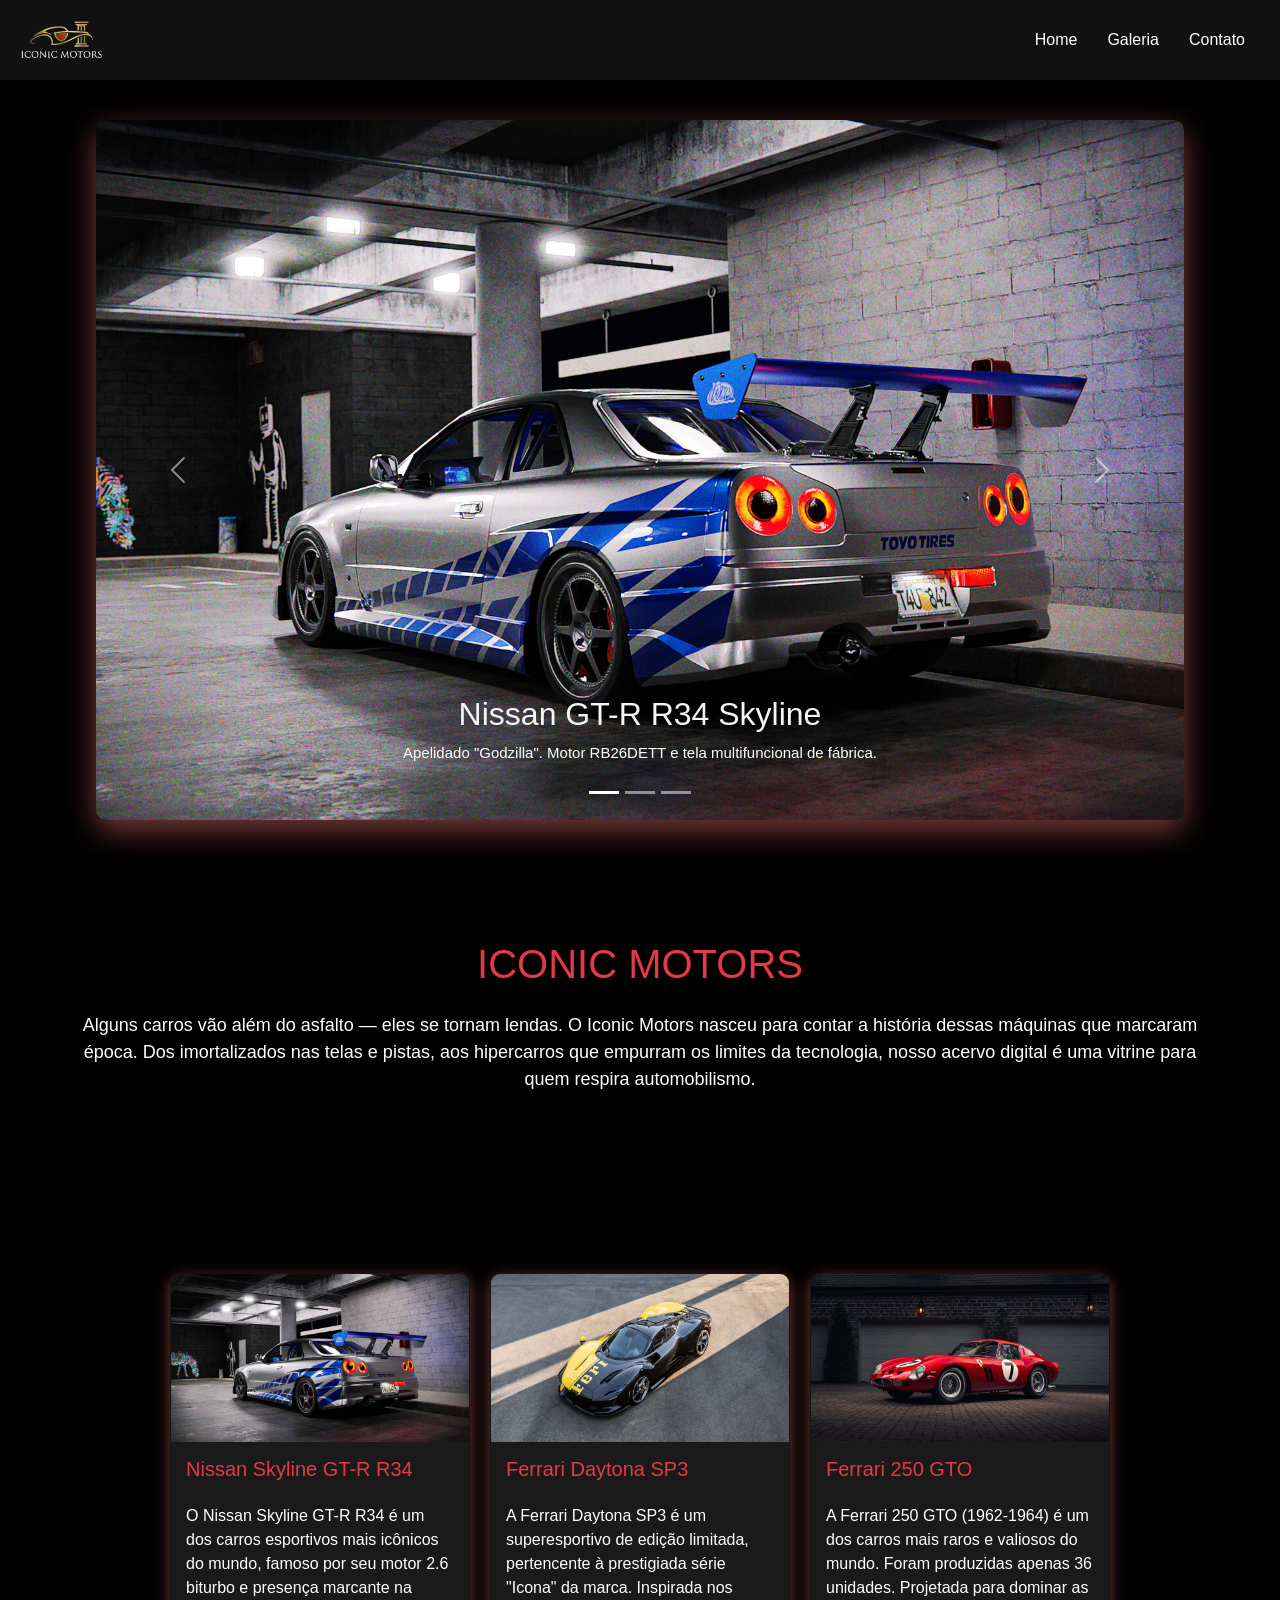
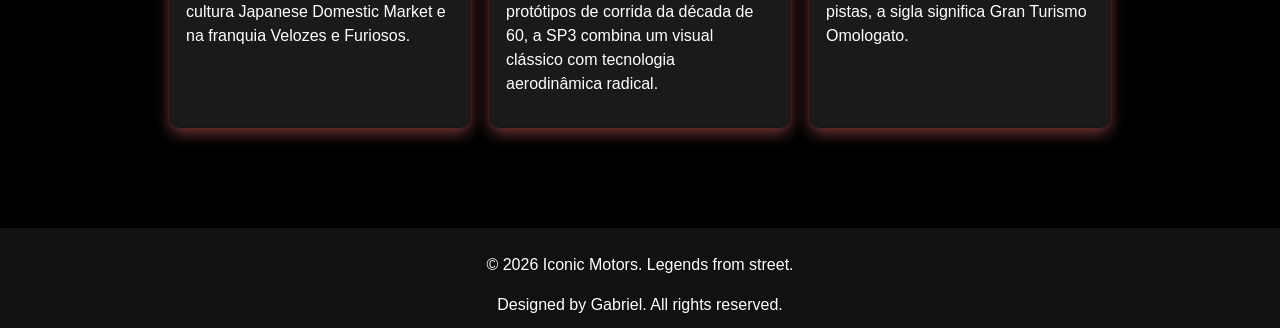
==== Iconic Motors/index.html @ bb03014e "inicio da home" ====
<!DOCTYPE html>
<html lang="pt-br">
<head>
    <meta charset="UTF-8">
    <meta name="viewport" content="width=device-width, initial-scale=1.0">
    <title>Iconic Motors - Home</title>

    <!-- Bootstrap CSS -->
    <link href="https://cdn.jsdelivr.net/npm/bootstrap@5.3.3/dist/css/bootstrap.min.css" rel="stylesheet">

    <!-- CSS próprio -->
    <link rel="stylesheet" href="./css/style.css">
</head>
<body>

    <header>
        <nav class="menu">
            <div id="logo">
                <img src="./img/logo.png" alt="Iconic Motors Logo">
            </div>
            <button class="btn-menu">☰</button>
            <div class="menu-links">
                <a href="index.html">Home</a>
                <a href="galeria.html">Galeria</a>
                <a href="contato.html">Contato</a>
            </div>
        </nav>
    </header>

    <main>
        <section class="hero">
            <!-- Carrossel Bootstrap -->
            <div id="carouselHome" class="carousel slide" data-bs-ride="carousel">

                <div class="carousel-indicators">
                    <button type="button" data-bs-target="#carouselHome" data-bs-slide-to="0" class="active" aria-current="true" aria-label="Slide 1"></button>
                    <button type="button" data-bs-target="#carouselHome" data-bs-slide-to="1" aria-label="Slide 2"></button>
                    <button type="button" data-bs-target="#carouselHome" data-bs-slide-to="2" aria-label="Slide 3"></button>
                </div>

                <div class="carousel-inner">

                    <div class="carousel-item active">
                        <img src="./img/corrossel/gtr-R34 skyline.jpg" class="d-block w-100" alt="Carro 1">
                        <div class="carousel-caption d-none d-md-block">
                            <h2>Nissan GT-R R34 Skyline</h2>
                            <p>Apelidado "Godzilla". Motor RB26DETT e tela multifuncional de fábrica.</p>
                        </div>
                    </div>

                    <div class="carousel-item">
                        <img src="./img/corrossel/ferrari-daytona-sp3-599-1-2.jpg" class="d-block w-100" alt="Carro 2">
                        <div class="carousel-caption d-none d-md-block">
                            <h2>Ferrari Daytona SP3</h2>
                            <p>Design retrô inspirado nos anos 60. Motor V12 naturalmente aspirado.</p>
                        </div>
                    </div>

                    <div class="carousel-item">
                        <img src="./img/corrossel/1962-ferrari-250-gto-auction.jpg" class="d-block w-100" alt="Carro 3">
                        <div class="carousel-caption d-none d-md-block">
                            <h2>Ferrari 250 GTO</h2>
                            <p>O carro mais caro do mundo (US$ 70 milhões em leilão). Apenas 36 unidades fabricadas.</p>
                        </div>
                    </div>

                </div>

                <button class="carousel-control-prev" type="button" data-bs-target="#carouselHome" data-bs-slide="prev">
                    <span class="carousel-control-prev-icon" aria-hidden="true"></span>
                    <span class="visually-hidden">Previous</span>
                </button>

                <button class="carousel-control-next" type="button" data-bs-target="#carouselHome" data-bs-slide="next">
                    <span class="carousel-control-next-icon" aria-hidden="true"></span>
                    <span class="visually-hidden">Next</span>
                </button>

            </div>
        </section>

        <section class="apresentacao">
            <!-- Apresentação do tema -->
            <div class="apresentacao container">
                <h1 class="text-center mb-4">ICONIC MOTORS</h1>
                <p>Alguns carros vão além do asfalto — eles se tornam lendas. O Iconic Motors nasceu para contar a história dessas máquinas que marcaram época. Dos imortalizados nas telas e pistas, aos hipercarros que empurram os limites da tecnologia, nosso acervo digital é uma vitrine para quem respira automobilismo.</p>
            </div>
        </section>

        <section class="destaques">
            <!-- Cards principais -->
            <div class="card">
                <img src="./img/corrossel/gtr-R34 skyline.jpg" alt="Skyline R34">
                <h3>Nissan Skyline GT-R R34</h3>
                <p>O Nissan Skyline GT-R R34 é um dos carros esportivos mais icônicos do mundo, famoso por seu motor 2.6 biturbo e presença marcante na cultura Japanese Domestic Market e na franquia Velozes e Furiosos.</p>
                
            </div>

            <div class="card">
                <img src="./img/corrossel/ferrari-daytona-sp3-599-1-2.jpg" alt="Ferrari Daytona SP3">
                <h3>Ferrari Daytona SP3</h3>
                <p>A Ferrari Daytona SP3 é um superesportivo de edição limitada, pertencente à prestigiada série "Icona" da marca. Inspirada nos protótipos de corrida da década de 60, a SP3 combina um visual clássico com tecnologia aerodinâmica radical.</p>
                
            </div>

            <div class="card">
                <img src="./img/corrossel/1962-ferrari-250-gto-auction.jpg" alt="Ferrari 250 GTO">
                <h3>Ferrari 250 GTO</h3>
                <p>A Ferrari 250 GTO (1962-1964) é um dos carros mais raros e valiosos do mundo. Foram produzidas apenas 36 unidades. Projetada para dominar as pistas, a sigla significa Gran Turismo Omologato.</p>

        </section>
    </main>

    <footer class="footer">
        <p>© 2026 Iconic Motors. Legends from street.</p>
        <p>Designed by Gabriel. All rights reserved.</p>
    </footer>
    </footer>

    <!-- Bootstrap JS -->
    <script src="https://cdn.jsdelivr.net/npm/bootstrap@5.3.3/dist/js/bootstrap.bundle.min.js"></script>

    <!-- JS próprio -->
    <script src="./js/script.js"></script>
</body>
</html>
---- Iconic Motors/css/style.css ----
:root {
    --bg-principal: #000000;
    --bg-secundario: #111111;
    --bg-cards: #1A1A1A;
    --texto-principal: #FFFFFF;
    --texto-secundario: #888888;
    --destaque: #E63946;
    --destaque-claro: #FF6B6B;
}

main {
    margin: 0;
    padding: 0;
    font-family: 'Montserrat', sans-serif;
    display: flex;
    flex-direction: column;
    min-height: 100vh;
}

body {
    background-color: var(--bg-principal);
}

h1 {
    color: var(--destaque);
}

img {
    max-width: 100%;
    height: auto;
}

p {
    color: var(--texto-principal);
}

a {
    text-decoration: none;
    color: inherit;
}

.menu {
    background-color: var(--bg-secundario);
    padding: 20px;
    display: flex;
    justify-content: space-between;
    align-items: center;
}

.menu a {
    color: var(--texto-principal);
    text-decoration: none;
    margin-right: 15px;
    font-family: 'Montserrat', sans-serif;
    font-size: 16px;
}

.menu a:hover {
    color: var(--destaque-claro);
}


#logo img {
    height: 40px;
    width: auto;
    justify-content: flex-start;
}

.menu-links {
    display: flex;
    gap: 15px;
    justify-content: flex-end;
}

.btn-menu {
    display: none;
    flex-direction: column;
    cursor: pointer;
}

.footer {
    background-color: var(--bg-secundario);
    color: var(--texto-principal);
    text-align: center;
    font-family: 'Montserrat', sans-serif;
    height: 100px;
    padding: 25px 15px;
}

.carousel {
    max-width: 1900px;
    width: 85%;
    margin: 40px auto;
    border-radius: 10px;
    overflow: hidden;
    box-shadow: 0 10px 30px rgb(121, 57, 57);
}

.carousel .carousel-item img {
    height: 700px;        
    object-fit: cover;    
}

 

.carousel-caption{
    font-family: 'Montserrat', sans-serif;
    font-size: 15px;
    color: #F5F5F5;
    text-align: center;
}

.apresentacao {
    font-family: 'Montserrat', sans-serif;
    font-size: 18px;
    color: var(--texto-principal);
    text-align: center;
    margin: 40px auto;
}

.destaques {
    display: flex;
    flex-wrap: wrap;
    justify-content: center;
    gap: 20px;
    padding: 100px;
}

.destaques .card {
    background-color: var(--bg-cards);
    border-radius: 10px;
    overflow: hidden;
    width: 300px;
    box-shadow: 0 5px 15px rgb(121, 57, 57);
}

.destaques .card h3 {
    font-family: 'Montserrat', sans-serif;
    color: var(--destaque);
    font-size: 20px;
    padding: 15px;
}

.destaques .card p {
    font-family: 'Montserrat', sans-serif;
    color: var(--texto-principal);
    padding: 0 15px 15px;
}
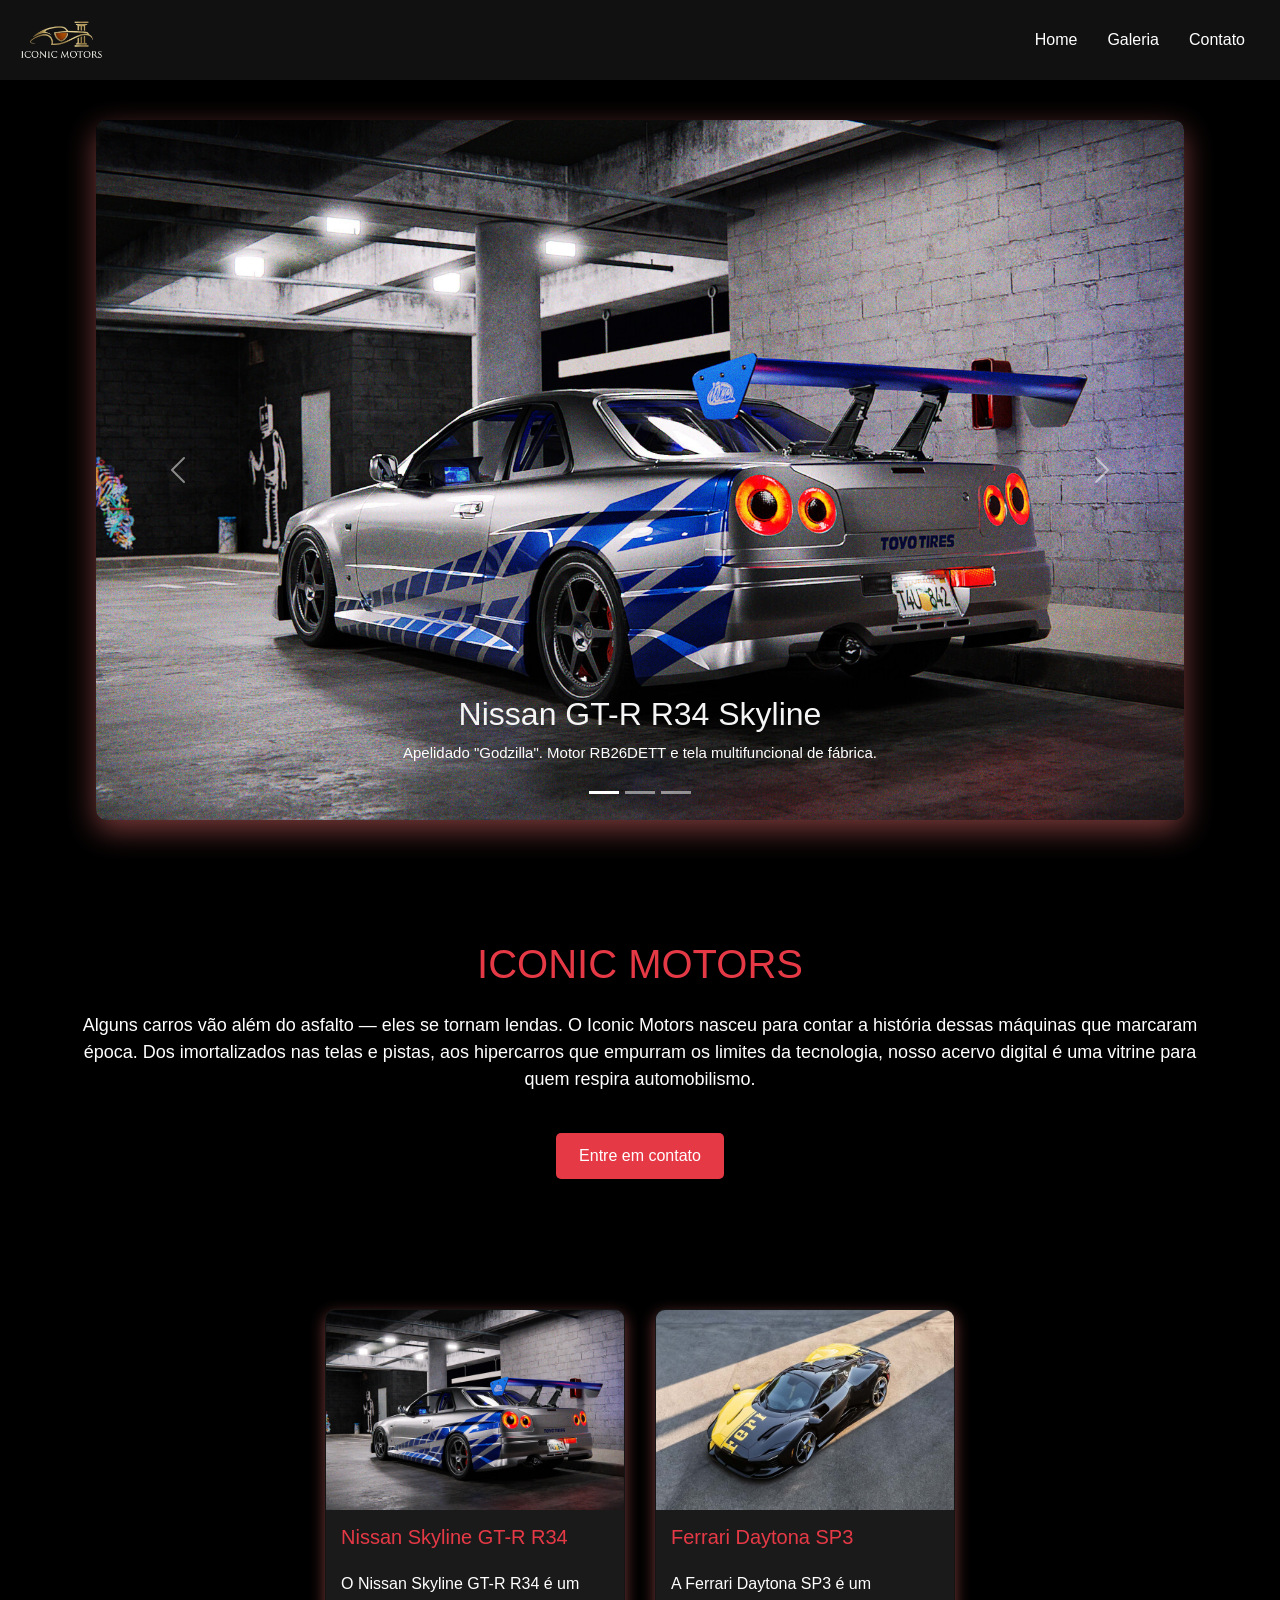
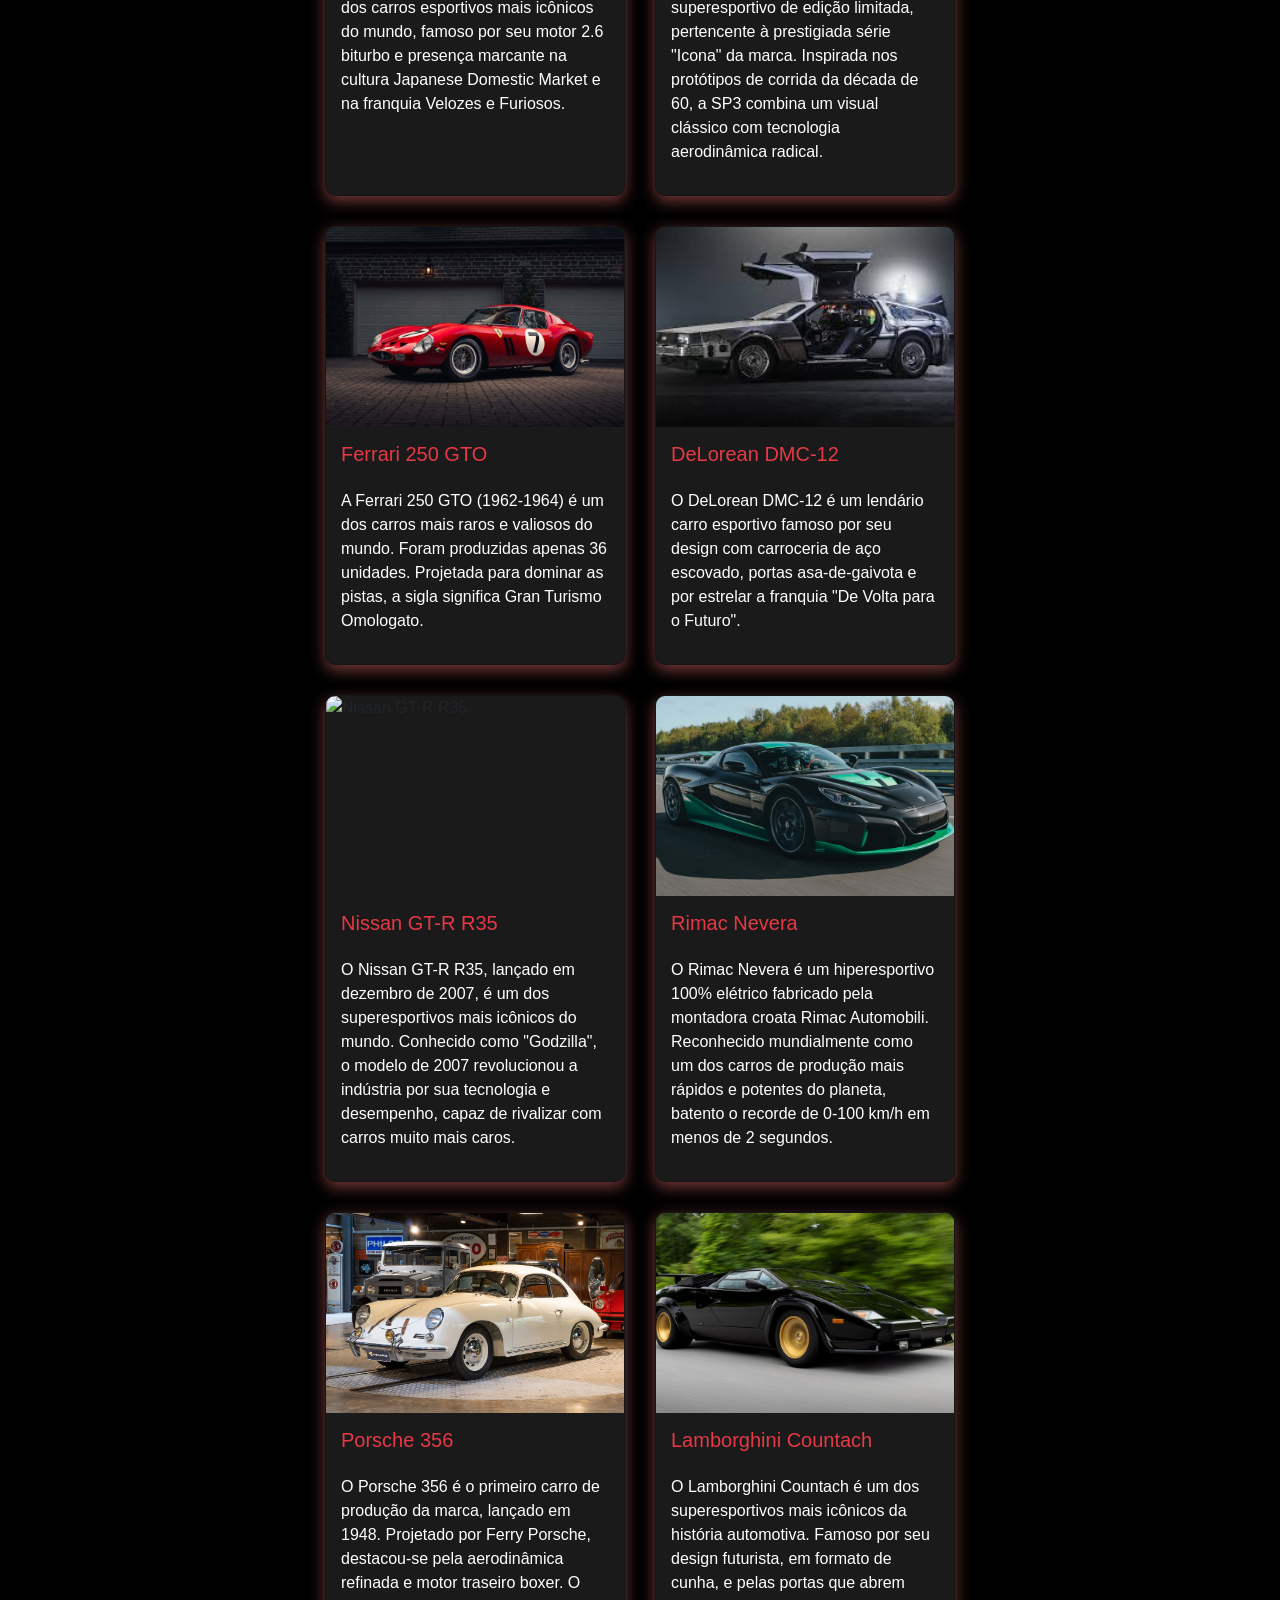
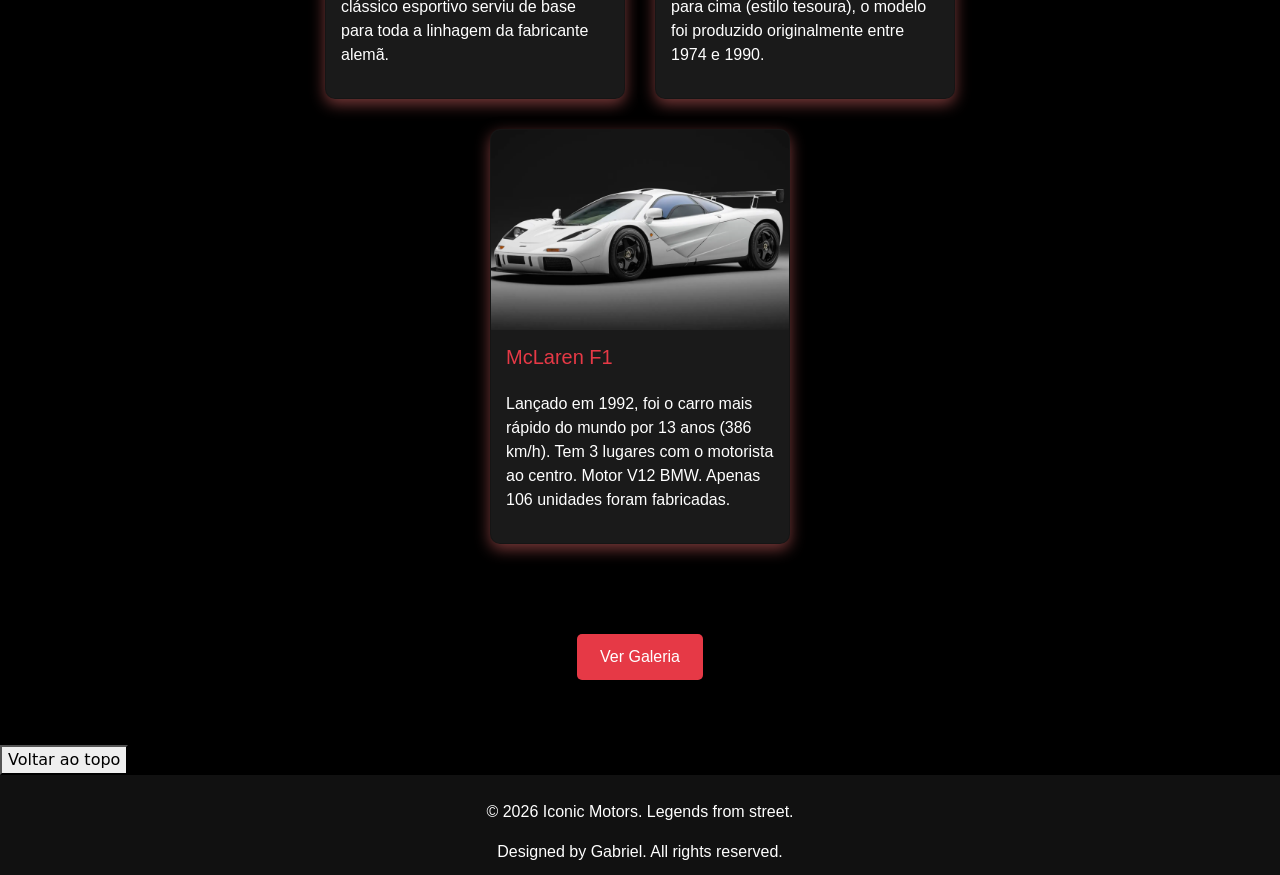
==== commit b29f5b1c: "Adição de cards adicionais, ajustes do css no home" ====
--- a/Iconic Motors/index.html
+++ b/Iconic Motors/index.html
@@ -85,36 +85,88 @@
                 <h1 class="text-center mb-4">ICONIC MOTORS</h1>
                 <p>Alguns carros vão além do asfalto — eles se tornam lendas. O Iconic Motors nasceu para contar a história dessas máquinas que marcaram época. Dos imortalizados nas telas e pistas, aos hipercarros que empurram os limites da tecnologia, nosso acervo digital é uma vitrine para quem respira automobilismo.</p>
             </div>
+
+            <div class="contato apresentacao">
+                <button class="btn btn-primary"><a href="contato.html">Entre em contato</a></button>
+
+            </div>
         </section>
+        
+        <section class="destaques1">
+            <section class="destaques">
+            <!-- Cards principais -->
+                <div class="card">
+                    <img src="./img/corrossel/gtr-R34 skyline.jpg" alt="Skyline R34">
+                    <h3>Nissan Skyline GT-R R34</h3>
+                    <p>O Nissan Skyline GT-R R34 é um dos carros esportivos mais icônicos do mundo, famoso por seu motor 2.6 biturbo e presença marcante na cultura Japanese Domestic Market e na franquia Velozes e Furiosos.</p>
+                
+                </div>
 
-        <section class="destaques">
-            <!-- Cards principais -->
-            <div class="card">
-                <img src="./img/corrossel/gtr-R34 skyline.jpg" alt="Skyline R34">
-                <h3>Nissan Skyline GT-R R34</h3>
-                <p>O Nissan Skyline GT-R R34 é um dos carros esportivos mais icônicos do mundo, famoso por seu motor 2.6 biturbo e presença marcante na cultura Japanese Domestic Market e na franquia Velozes e Furiosos.</p>
+                <div class="card">
+                    <img src="./img/corrossel/ferrari-daytona-sp3-599-1-2.jpg" alt="Ferrari Daytona SP3">
+                    <h3>Ferrari Daytona SP3</h3>
+                    <p>A Ferrari Daytona SP3 é um superesportivo de edição limitada, pertencente à prestigiada série "Icona" da marca. Inspirada nos protótipos de corrida da década de 60, a SP3 combina um visual clássico com tecnologia aerodinâmica radical.</p>
                 
+                </div>
+
+                <div class="card">
+                    <img src="./img/corrossel/1962-ferrari-250-gto-auction.jpg" alt="Ferrari 250 GTO">
+                    <h3>Ferrari 250 GTO</h3>
+                    <p>A Ferrari 250 GTO (1962-1964) é um dos carros mais raros e valiosos do mundo. Foram produzidas apenas 36 unidades. Projetada para dominar as pistas, a sigla significa Gran Turismo Omologato.</p>
+                </div>
+
+                <div class="card">
+                    <img src="./img/cards/images.jpg" alt="DeLorean DMC-12 ">
+                    <h3>DeLorean DMC-12 </h3>
+                    <p>O DeLorean DMC-12 é um lendário carro esportivo famoso por seu design com carroceria de aço escovado, portas asa-de-gaivota e por estrelar a franquia "De Volta para o Futuro".</p>
+                </div>
+
+                <div class="card">
+                    <img src="./img/cards/nissan-gt-r-r35-2007-v0-o8beknfdae3d1.png" alt="Nissan GT-R R35">
+                    <h3>Nissan GT-R R35</h3>
+                    <p>O Nissan GT-R R35, lançado em dezembro de 2007, é um dos superesportivos mais icônicos do mundo. Conhecido como "Godzilla", o modelo de 2007 revolucionou a indústria por sua tecnologia e desempenho, capaz de rivalizar com carros muito mais caros.</p>
+                </div>
+
+                <div class="card">
+                    <img src="./img/cards/rimac-nevera-sets-23-records-at-the-automotive-testing-papenburg-in-germany.jpg" alt="Rimac Nevera">
+                    <h3>Rimac Nevera</h3>
+                    <p>O Rimac Nevera é um hiperesportivo 100% elétrico fabricado pela montadora croata Rimac Automobili. Reconhecido mundialmente como um dos carros de produção mais rápidos e potentes do planeta, batento o recorde de 0-100 km/h em menos de 2 segundos.</p>
+                </div>
+
+                <div class="card">
+                    <img src="./img/cards/1961-Porsche-356-a-venda-the-garage-24.jpg" alt="Porsche 356">
+                    <h3>Porsche 356</h3>
+                    <p>O Porsche 356 é o primeiro carro de produção da marca, lançado em 1948. Projetado por Ferry Porsche, destacou-se pela aerodinâmica refinada e motor traseiro boxer. O clássico esportivo serviu de base para toda a linhagem da fabricante alemã.</p>
+                </div>
+
+                <div class="card">
+                    <img src="./img/cards/1988-lamborghini-countach-5000-qv.jpg" alt="Lamborghini Countach">
+                    <h3>Lamborghini Countach</h3>
+                    <p>O Lamborghini Countach é um dos superesportivos mais icônicos da história automotiva. Famoso por seu design futurista, em formato de cunha, e pelas portas que abrem para cima (estilo tesoura), o modelo foi produzido originalmente entre 1974 e 1990. </p>
+                </div>
+
+                <div class="card">
+                    <img src="./img/cards/mclaren-f1.webp" alt="McLaren F1">
+                    <h3>McLaren F1</h3>
+                    <p>Lançado em 1992, foi o carro mais rápido do mundo por 13 anos (386 km/h). Tem 3 lugares com o motorista ao centro. Motor V12 BMW. Apenas 106     unidades foram fabricadas.</p>
+                </div>
+
+                
+            </section>
+
+            <div class="galeria apresentacao">
+                <button class="btn btn-primary"><a href="./galeria.html">Ver Galeria</a></button>
+
             </div>
-
-            <div class="card">
-                <img src="./img/corrossel/ferrari-daytona-sp3-599-1-2.jpg" alt="Ferrari Daytona SP3">
-                <h3>Ferrari Daytona SP3</h3>
-                <p>A Ferrari Daytona SP3 é um superesportivo de edição limitada, pertencente à prestigiada série "Icona" da marca. Inspirada nos protótipos de corrida da década de 60, a SP3 combina um visual clássico com tecnologia aerodinâmica radical.</p>
-                
-            </div>
-
-            <div class="card">
-                <img src="./img/corrossel/1962-ferrari-250-gto-auction.jpg" alt="Ferrari 250 GTO">
-                <h3>Ferrari 250 GTO</h3>
-                <p>A Ferrari 250 GTO (1962-1964) é um dos carros mais raros e valiosos do mundo. Foram produzidas apenas 36 unidades. Projetada para dominar as pistas, a sigla significa Gran Turismo Omologato.</p>
 
         </section>
     </main>
 
+    <button>Voltar ao topo</button>
+
     <footer class="footer">
         <p>© 2026 Iconic Motors. Legends from street.</p>
         <p>Designed by Gabriel. All rights reserved.</p>
-    </footer>
     </footer>
 
     <!-- Bootstrap JS -->
@@ -122,5 +174,8 @@
 
     <!-- JS próprio -->
     <script src="./js/script.js"></script>
+
+
 </body>
+
 </html>
--- a/Iconic Motors/css/style.css
+++ b/Iconic Motors/css/style.css
@@ -118,12 +118,51 @@
     margin: 40px auto;
 }
 
+.contato-apresentacao {
+    margin-top: 20px;
+    justify-content: center;
+    margin-top: 15px;
+}
+
+.galeria-apresentacao {
+    margin-top: 20px;    
+    justify-content: center;
+}
+
+
+
+.btn {
+    background-color: var(--destaque);
+    color: var(--texto-principal);
+    border: none;
+    font-size: 16px;
+    cursor: pointer;
+    border-radius: 5px;
+    padding: 11px 23px;
+}
+
+.btn:hover {
+    background-color: var(--destaque-claro);
+}
+
 .destaques {
     display: flex;
     flex-wrap: wrap;
     justify-content: center;
-    gap: 20px;
-    padding: 100px;
+    gap: 30px;
+    padding: 50px;
+    margin-left: 250px;    
+    margin-right: 250px;
+}
+
+.destaques1 {
+    margin-bottom: 25px;
+}
+
+.destaques img {
+    width: 100%;
+    height: 200px;
+    object-fit: cover;
 }
 
 .destaques .card {
@@ -149,3 +188,8 @@
 
 
 
+
+
+
+
+
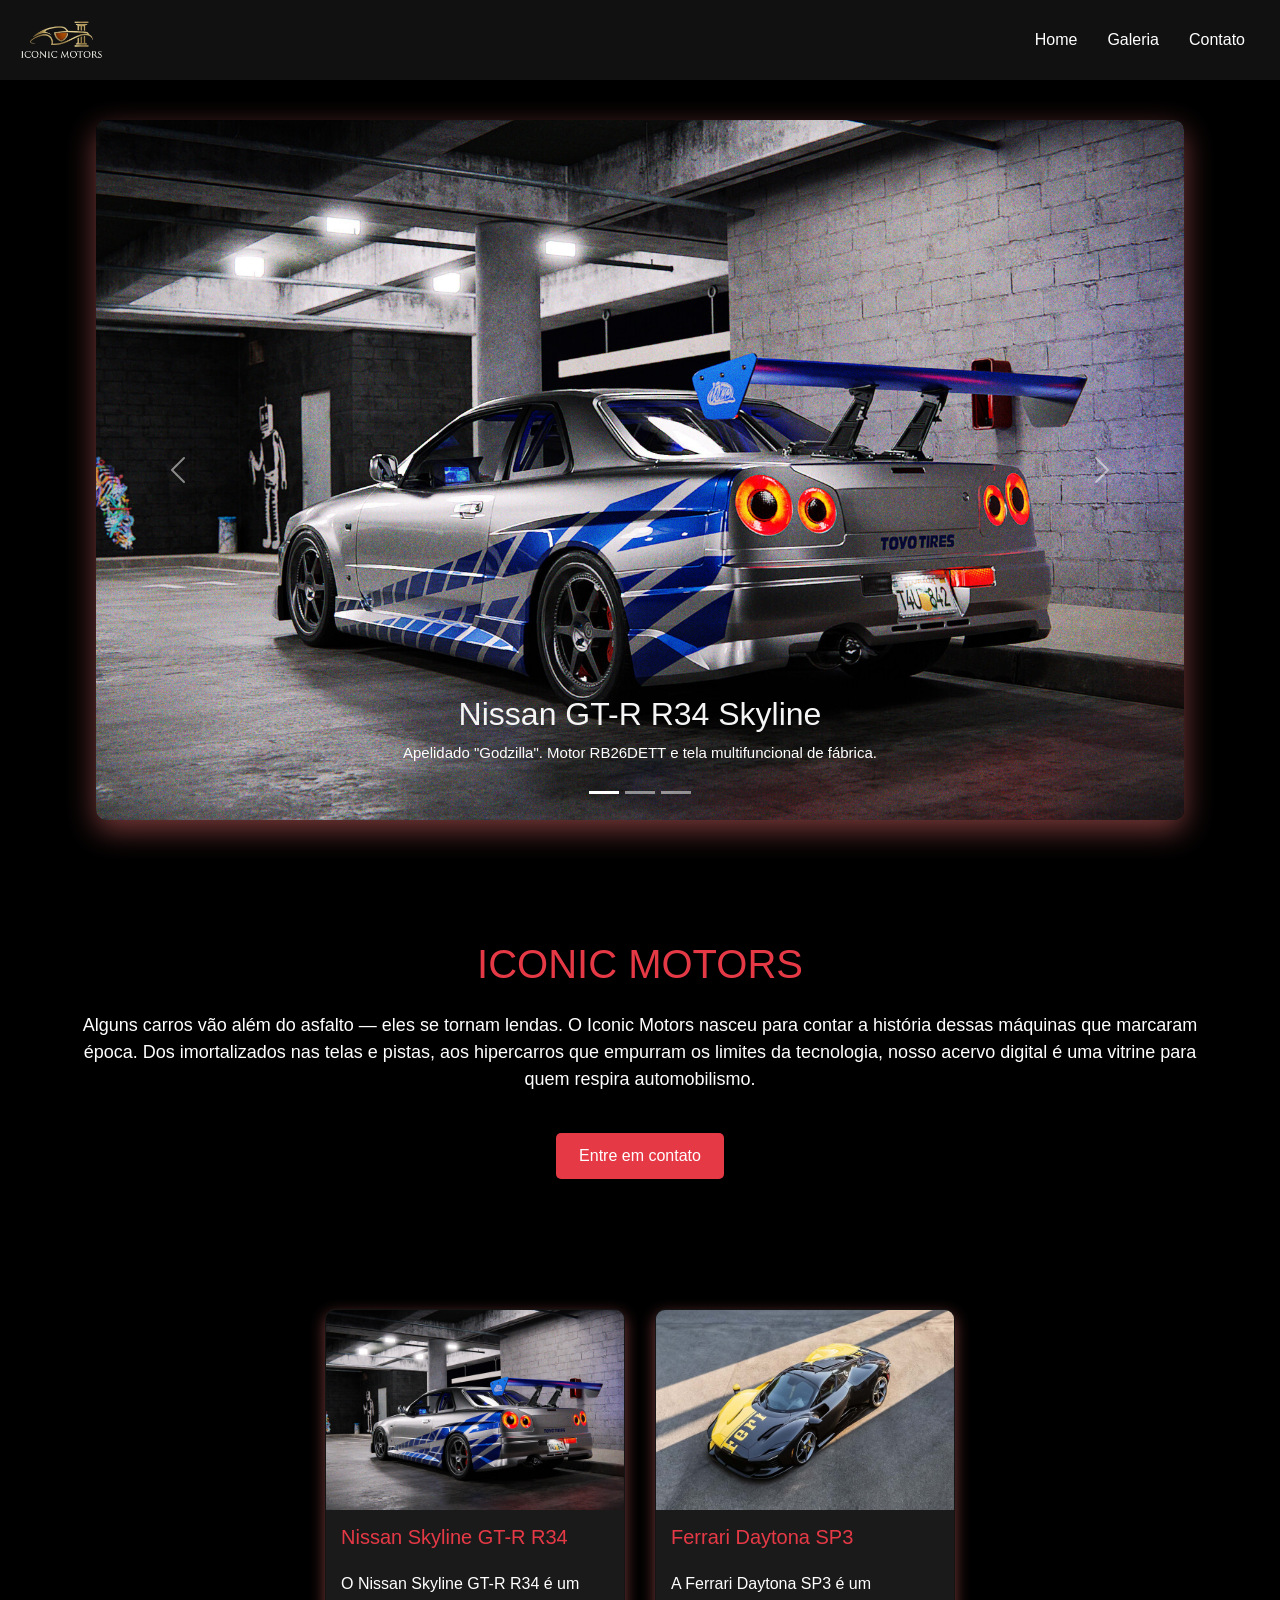
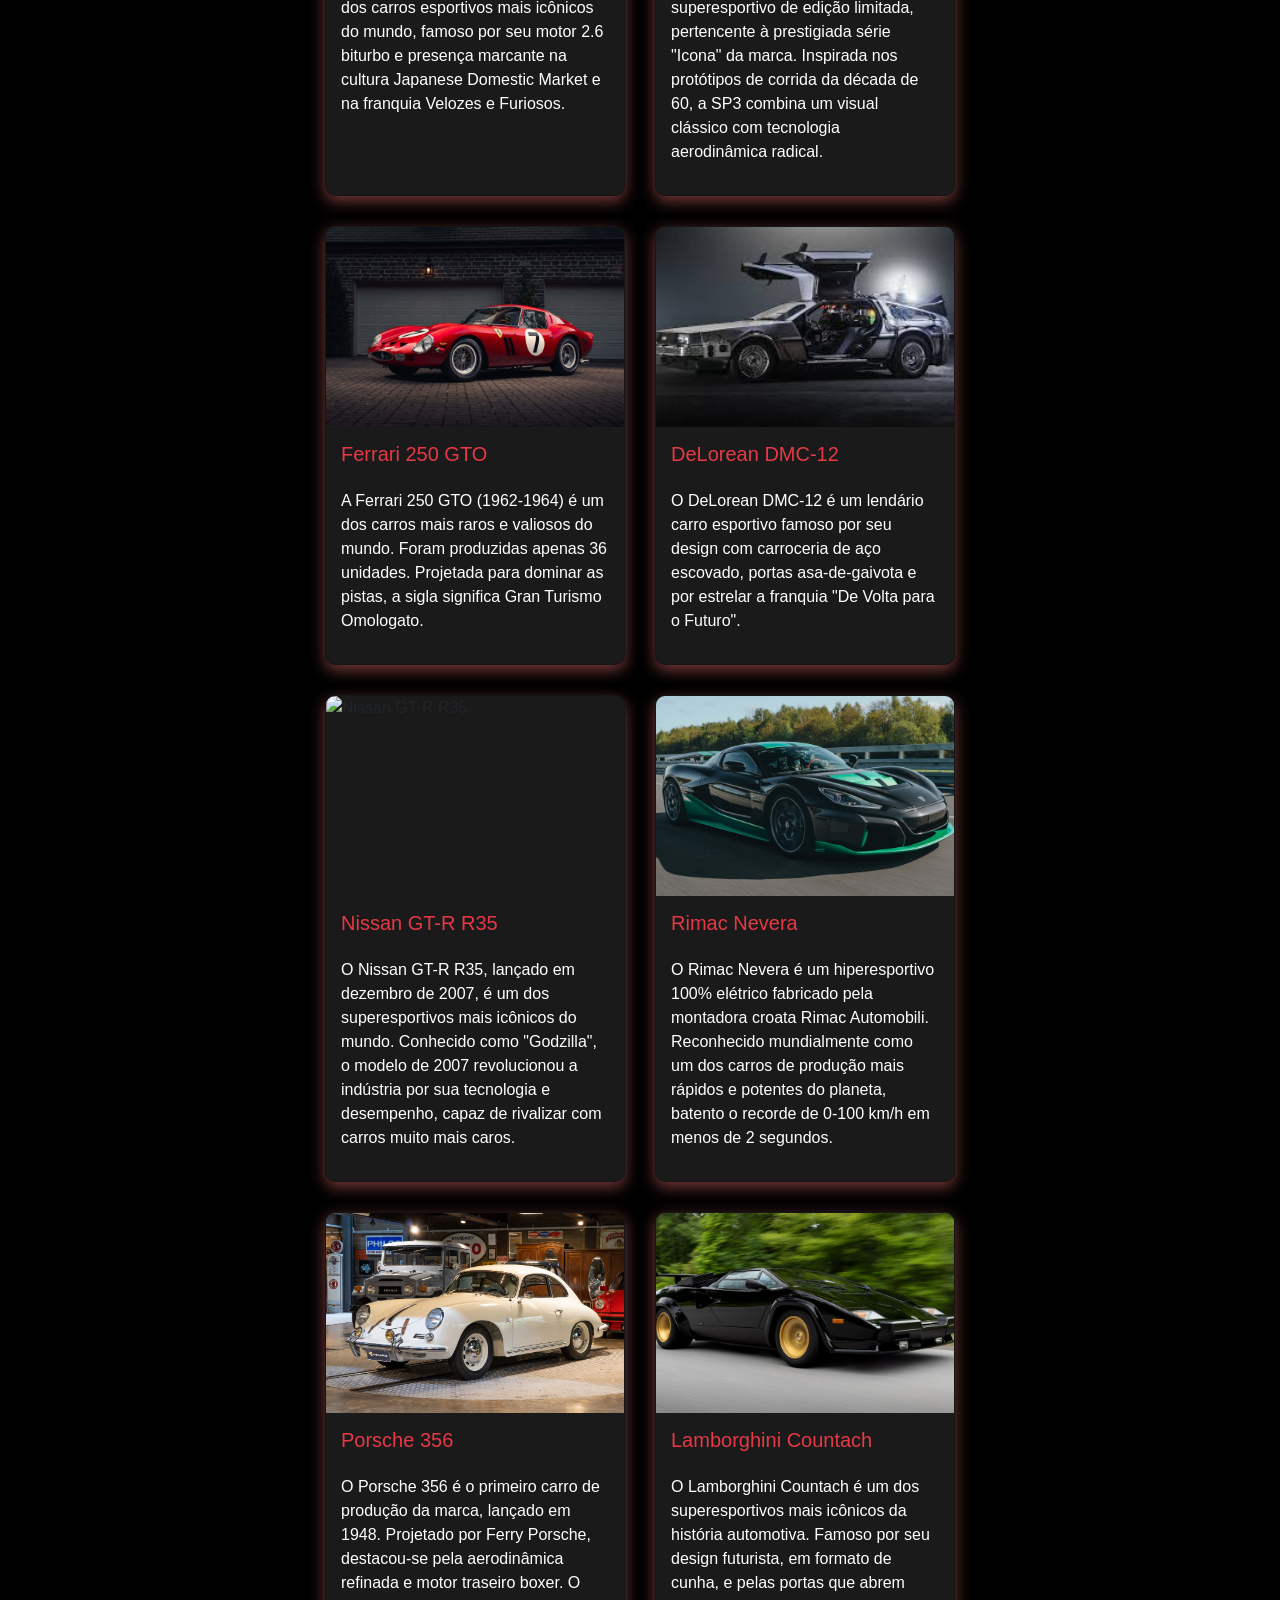
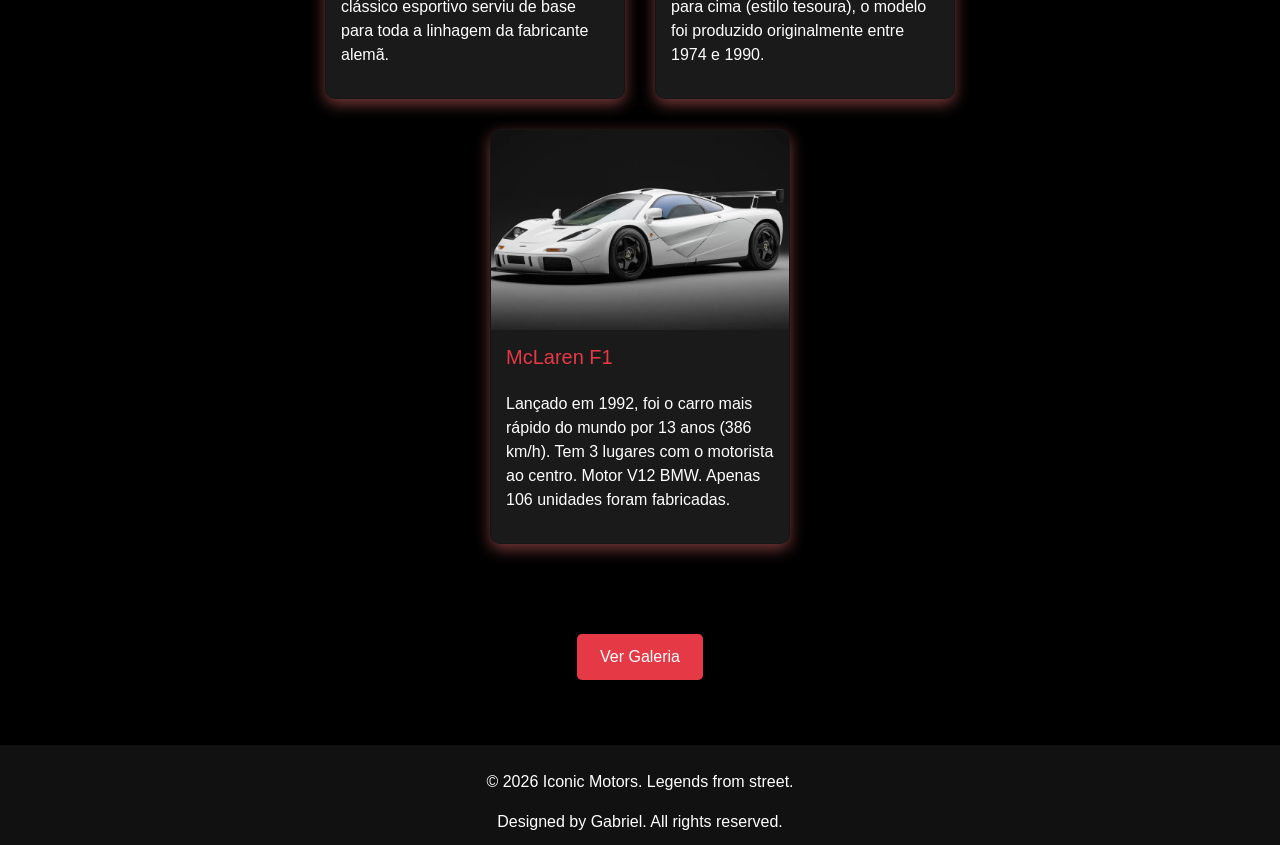
==== commit 9977f421: "finalizei a página de contato, galeria e JS" ====
--- a/Iconic Motors/index.html
+++ b/Iconic Motors/index.html
@@ -1,3 +1,11 @@
+<!--
+AF - Avaliação Final - Linguagens de Programação
+Tema do Projeto: Iconic Motors
+Aluno 1: Gabriel da Silva Puente  RA: 252098
+Aluno 2: Guilherme Ferreira Agostinho  RA: 251982
+Professor: Abimael de Oliveira
+-->
+
 <!DOCTYPE html>
 <html lang="pt-br">
 <head>
@@ -162,7 +170,7 @@
         </section>
     </main>
 
-    <button>Voltar ao topo</button>
+    <button id="btnTopo" class="btn-topo">↑</button>
 
     <footer class="footer">
         <p>© 2026 Iconic Motors. Legends from street.</p>
--- a/Iconic Motors/css/style.css
+++ b/Iconic Motors/css/style.css
@@ -1,3 +1,11 @@
+/*
+AF - Avaliação Final - Linguagens de Programação
+Tema do Projeto: Iconic Motors
+Aluno 1: Gabriel da Silva Puente   RA:252098
+Aluno 2: Guilherme Ferreira Agostinho RA:251982
+Professor: Abimael de Oliveira
+*/
+
 :root {
     --bg-principal: #000000;
     --bg-secundario: #111111;
@@ -186,10 +194,73 @@
     padding: 0 15px 15px;
 }
 
-
-
-
-
-
-
-
+#formContato{
+    width: 500px;
+    margin: auto;
+    display: flex;
+    flex-direction: column;
+    gap: 10px;
+}
+
+#formContato input,
+#formContato textarea{
+    padding: 10px;
+    border-radius: 5px;
+    border: none;
+}
+
+#formContato label {
+    color: var(--texto-principal);
+}
+
+#formContato input,
+#formContato textarea {
+    padding: 10px;
+    border-radius: 5px;
+    border: none;
+    background-color: #222;
+    color: white;
+}
+
+.botoes-form {
+    display: flex;
+    gap: 10px;
+    margin-top: 10px;
+}
+
+.btn-limpar {
+    background-color: #333;
+}
+
+.btn-limpar:hover {
+    background-color: #555;
+}
+
+.card-destaque-js {
+    transform: scale(1.03);
+    transition: 0.3s ease;
+}
+
+.btn-topo {
+    position: fixed;
+    right: 20px;
+    bottom: 20px;
+    display: none;
+    padding: 12px 16px;
+    border-radius: 50%;
+    border: none;
+    background-color: var(--destaque);
+    color: white;
+    cursor: pointer;
+    z-index: 999;
+}
+
+.btn-topo.mostrar {
+    display: block;
+}
+
+
+
+
+
+
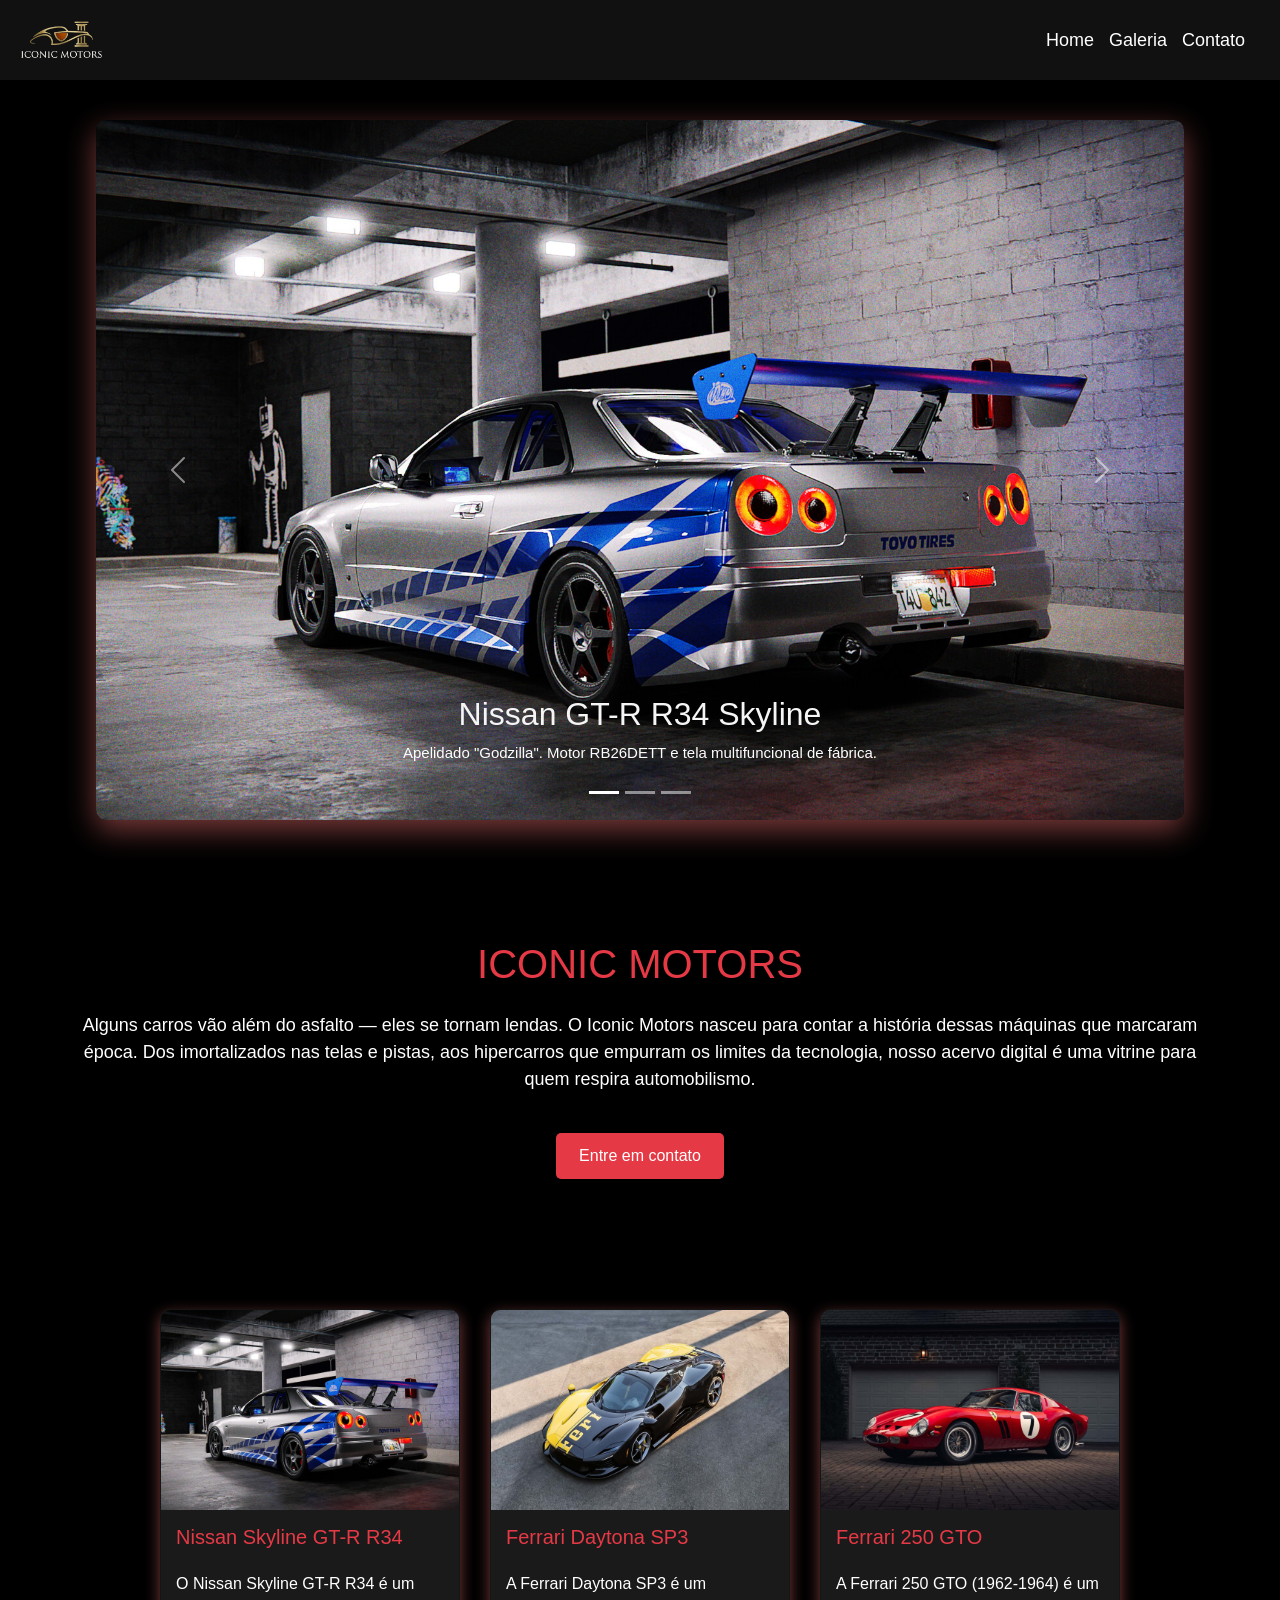
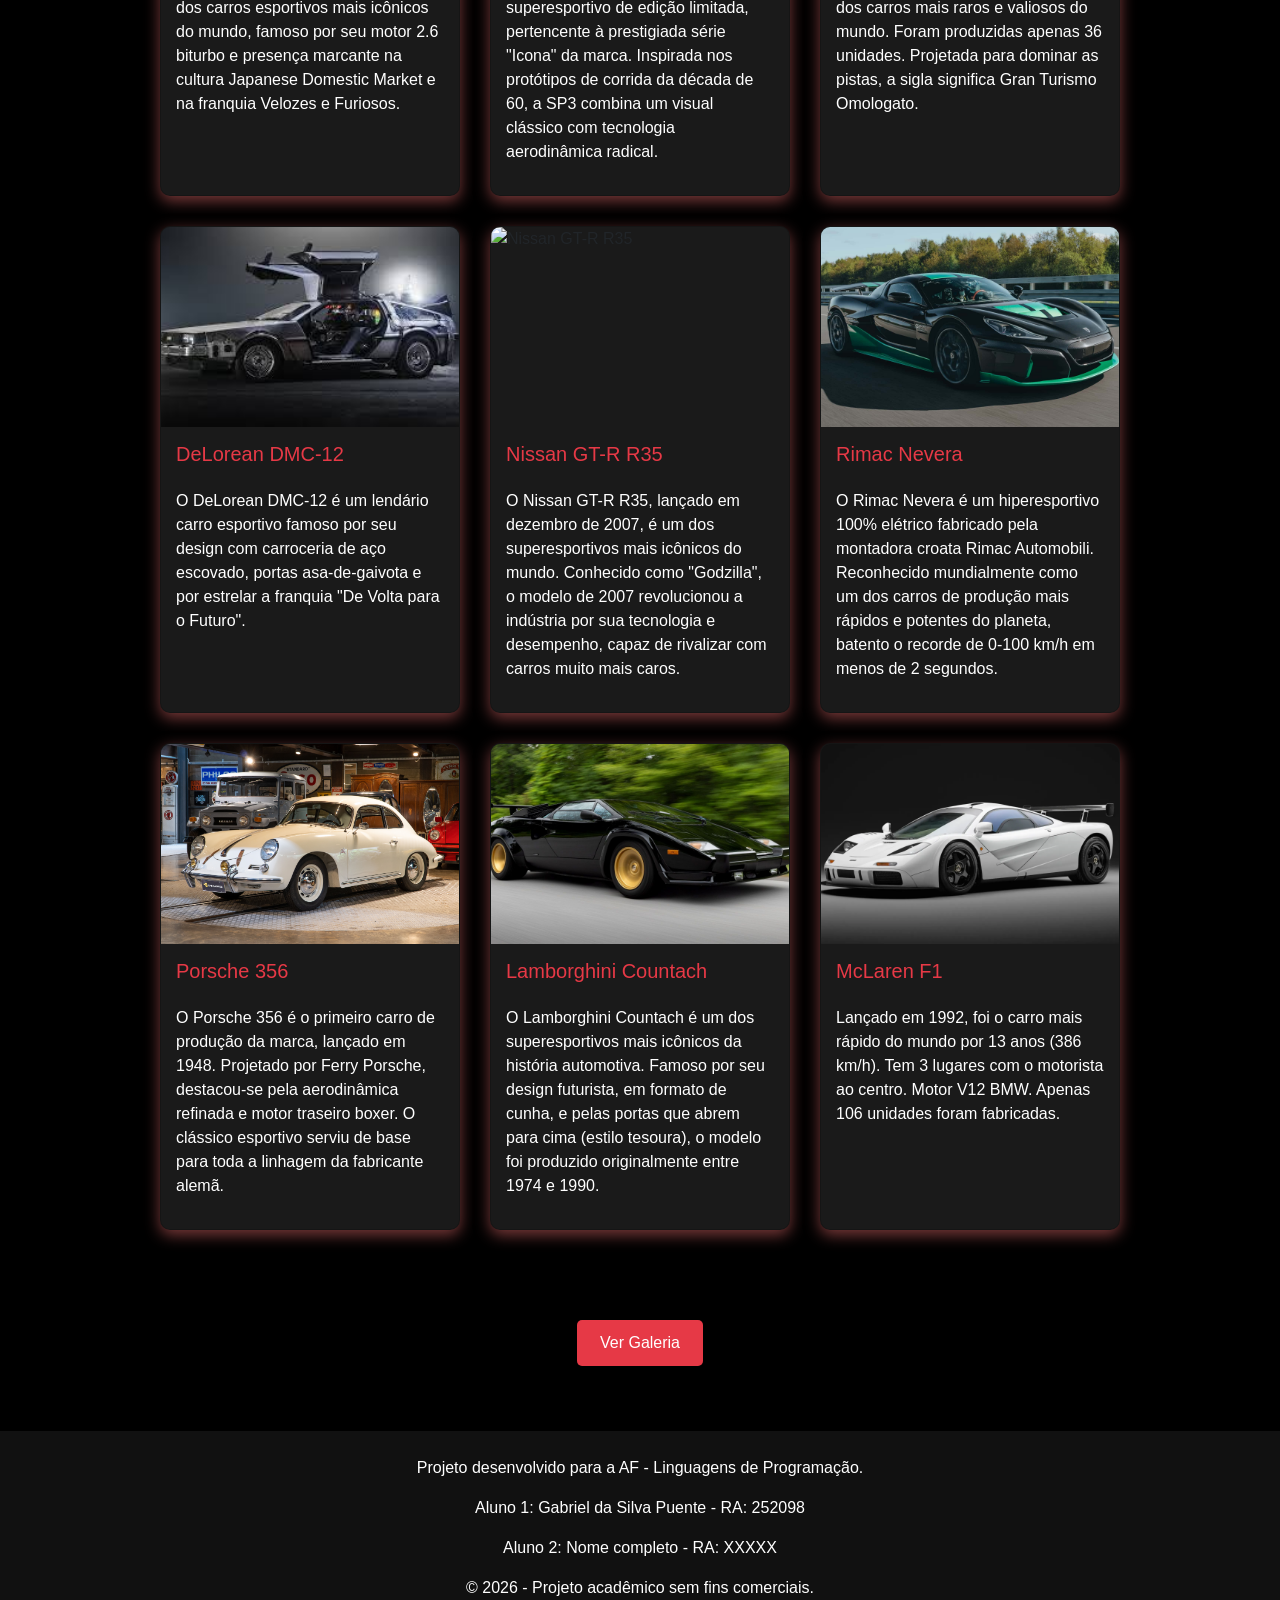
==== commit 8b1fd789: "Finalização da galaria, melhorias no footer e resposividade" ====
--- a/Iconic Motors/index.html
+++ b/Iconic Motors/index.html
@@ -23,16 +23,35 @@
 
     <header>
         <nav class="menu">
+
             <div id="logo">
                 <img src="./img/logo.png" alt="Iconic Motors Logo">
             </div>
-            <button class="btn-menu">☰</button>
+
+           
+            
             <div class="menu-links">
-                <a href="index.html">Home</a>
-                <a href="galeria.html">Galeria</a>
-                <a href="contato.html">Contato</a>
-            </div>
+                <ul class="lista-links">
+                    <li><a href="index.html">Home</a></li>
+                    <li><a href="galeria.html">Galeria</a></li>
+                    <li><a href="contato.html">Contato</a></li>
+                </ul>
+            </div>
+
+            <div class="mobile-btn-menu">
+                <button class="button-menu" onclick="toggleMenu()"><img src="./img/menu.png" alt="Menu"></button>
+            </div>
+
         </nav>
+
+        <div class="menu-links-mobile">
+            <ul class="lista-links">
+                <li class="mobile-link-item"><a href="index.html">Home</a></li>
+                <li class="mobile-link-item"><a href="galeria.html">Galeria</a></li>
+                <li class="mobile-link-item"><a href="contato.html">Contato</a></li>
+            </ul>
+        </div>
+    
     </header>
 
     <main>
@@ -173,8 +192,10 @@
     <button id="btnTopo" class="btn-topo">↑</button>
 
     <footer class="footer">
-        <p>© 2026 Iconic Motors. Legends from street.</p>
-        <p>Designed by Gabriel. All rights reserved.</p>
+        <p>Projeto desenvolvido para a AF - Linguagens de Programação.</p>
+        <p>Aluno 1: Gabriel da Silva Puente - RA: 252098</p>
+        <p>Aluno 2: Nome completo - RA: XXXXX</p>
+        <p>&copy; 2026 - Projeto acadêmico sem fins comerciais.</p>
     </footer>
 
     <!-- Bootstrap JS -->
--- a/Iconic Motors/css/style.css
+++ b/Iconic Motors/css/style.css
@@ -55,12 +55,24 @@
     align-items: center;
 }
 
-.menu a {
+.menu-links a {
     color: var(--texto-principal);
     text-decoration: none;
     margin-right: 15px;
     font-family: 'Montserrat', sans-serif;
-    font-size: 16px;
+    font-size: 18px;
+}
+
+.menu-links-mobile a {
+    color: var(--texto-principal);
+    text-decoration: none;
+    font-family: 'Montserrat', sans-serif;
+    font-size: 18px;
+}
+
+.menu-links-mobile {
+    background-color: var(--bg-secundario);
+    padding: 20px;
 }
 
 .menu a:hover {
@@ -80,10 +92,32 @@
     justify-content: flex-end;
 }
 
-.btn-menu {
+.lista-links {
+    list-style: none;
+    display: flex;
+    justify-content: center;
+    align-items: center;
+    margin: 0;
+    padding: 0;
+}
+
+.mobile-link-item {
+    margin: 5px 0;
+}
+
+.button-menu {
+    background: none;
+    border: none;
+    cursor: pointer;
+}
+
+
+.mobile-btn-menu {
     display: none;
-    flex-direction: column;
-    cursor: pointer;
+}
+
+.menu-links-mobile {
+    display: none;
 }
 
 .footer {
@@ -91,7 +125,7 @@
     color: var(--texto-principal);
     text-align: center;
     font-family: 'Montserrat', sans-serif;
-    height: 100px;
+    height: auto;
     padding: 25px 15px;
 }
 
@@ -159,8 +193,8 @@
     justify-content: center;
     gap: 30px;
     padding: 50px;
-    margin-left: 250px;    
-    margin-right: 250px;
+    max-width: 85%;
+    margin: 0 auto;
 }
 
 .destaques1 {
@@ -179,6 +213,7 @@
     overflow: hidden;
     width: 300px;
     box-shadow: 0 5px 15px rgb(121, 57, 57);
+    transition: transform 0.3s ease, box-shadow 0.3s ease;
 }
 
 .destaques .card h3 {
@@ -192,6 +227,14 @@
     font-family: 'Montserrat', sans-serif;
     color: var(--texto-principal);
     padding: 0 15px 15px;
+}
+
+.card img {
+    transition: transform 0.5s ease;
+}
+
+.card:hover .card img {
+    transform: scale(1.05);
 }
 
 #formContato{
@@ -259,8 +302,150 @@
     display: block;
 }
 
-
-
-
-
-
+.galeria-corpo {
+    text-align: center;
+    margin-top: 40px;
+    margin-bottom: 60px;
+}
+
+.galeria-conteudo {
+    display: flex;
+    flex-direction: column;
+    gap: 75px;
+}
+
+
+article {
+    display: flex;
+    flex-wrap: wrap;
+    justify-content: center;
+    gap: 30px;
+}
+
+.card-gl {
+    background-color: var(--bg-cards);
+    border-radius: 12px;
+    overflow: hidden;
+    transition: transform 0.3s ease, box-shadow 0.3s ease;
+    height: 100%;
+    display: flex;
+    flex-direction: column;
+}
+
+.card-gl:hover {
+    transform: scale(1.05);
+}
+
+.card-corpo {
+    padding: 0;
+    display: flex;
+    flex-direction: column;
+    height: 100%;
+}
+
+.card-imagem {
+    width: 100%;
+    height: 220px;
+    object-fit: cover;
+    transition: transform 0.5s ease;
+}
+
+.card-gl:hover .card-imagem {
+    transform: scale(1.05);
+}
+
+.card-titulo {
+    color: var(--destaque);
+    font-size: 1.2rem;
+    font-weight: 600;
+    padding: 15px 15px 10px;
+    margin: 0;
+}
+
+.card-texto {
+    color: var(--texto-principal);
+    font-size: 0.9rem;
+    padding: 0 15px 20px;
+    margin: 0;
+    line-height: 1.5;
+}
+
+
+
+@media (max-width: 992px) {
+
+    
+    .card-imagem {
+        height: 200px;
+    }
+    
+    .novidades h1, .Icones h1, .Lendas h1 {
+        font-size: 1.8rem;
+    }
+}
+
+@media (max-width: 768px) {
+    .menu-links {
+        display: none;
+    }
+    
+    .mobile-btn-menu {
+        display: block;
+    }
+    
+    .menu-links-mobile  ul{
+        flex-direction: column;
+        display: flex;
+        text-align: center;
+
+    }
+
+    .menu-links-mobile.open {
+        display: block;
+    }
+    
+    .card-imagem {
+        height: 180px;
+    }
+    
+    .card-titulo {
+        font-size: 1.1rem;
+        padding: 12px 12px 8px;
+    }
+    
+    .card-texto {
+        font-size: 0.85rem;
+        padding: 0 12px 15px;
+    }
+    
+    .novidades, .Icones, .Lendas {
+        margin-bottom: 40px;
+    }
+    
+    .novidades h1, .Icones h1, .Lendas h1 {
+        font-size: 1.5rem;
+        margin-bottom: 20px;
+    }
+
+}
+
+@media (max-width: 875px) {
+    .destaques {
+        display: flex;
+        flex-wrap: wrap;
+        justify-content: center;
+        gap: 30px;
+        padding: 50px;
+        max-width: 98%;
+        margin: 0 auto;
+    }
+            
+}
+
+
+
+
+
+
+
+
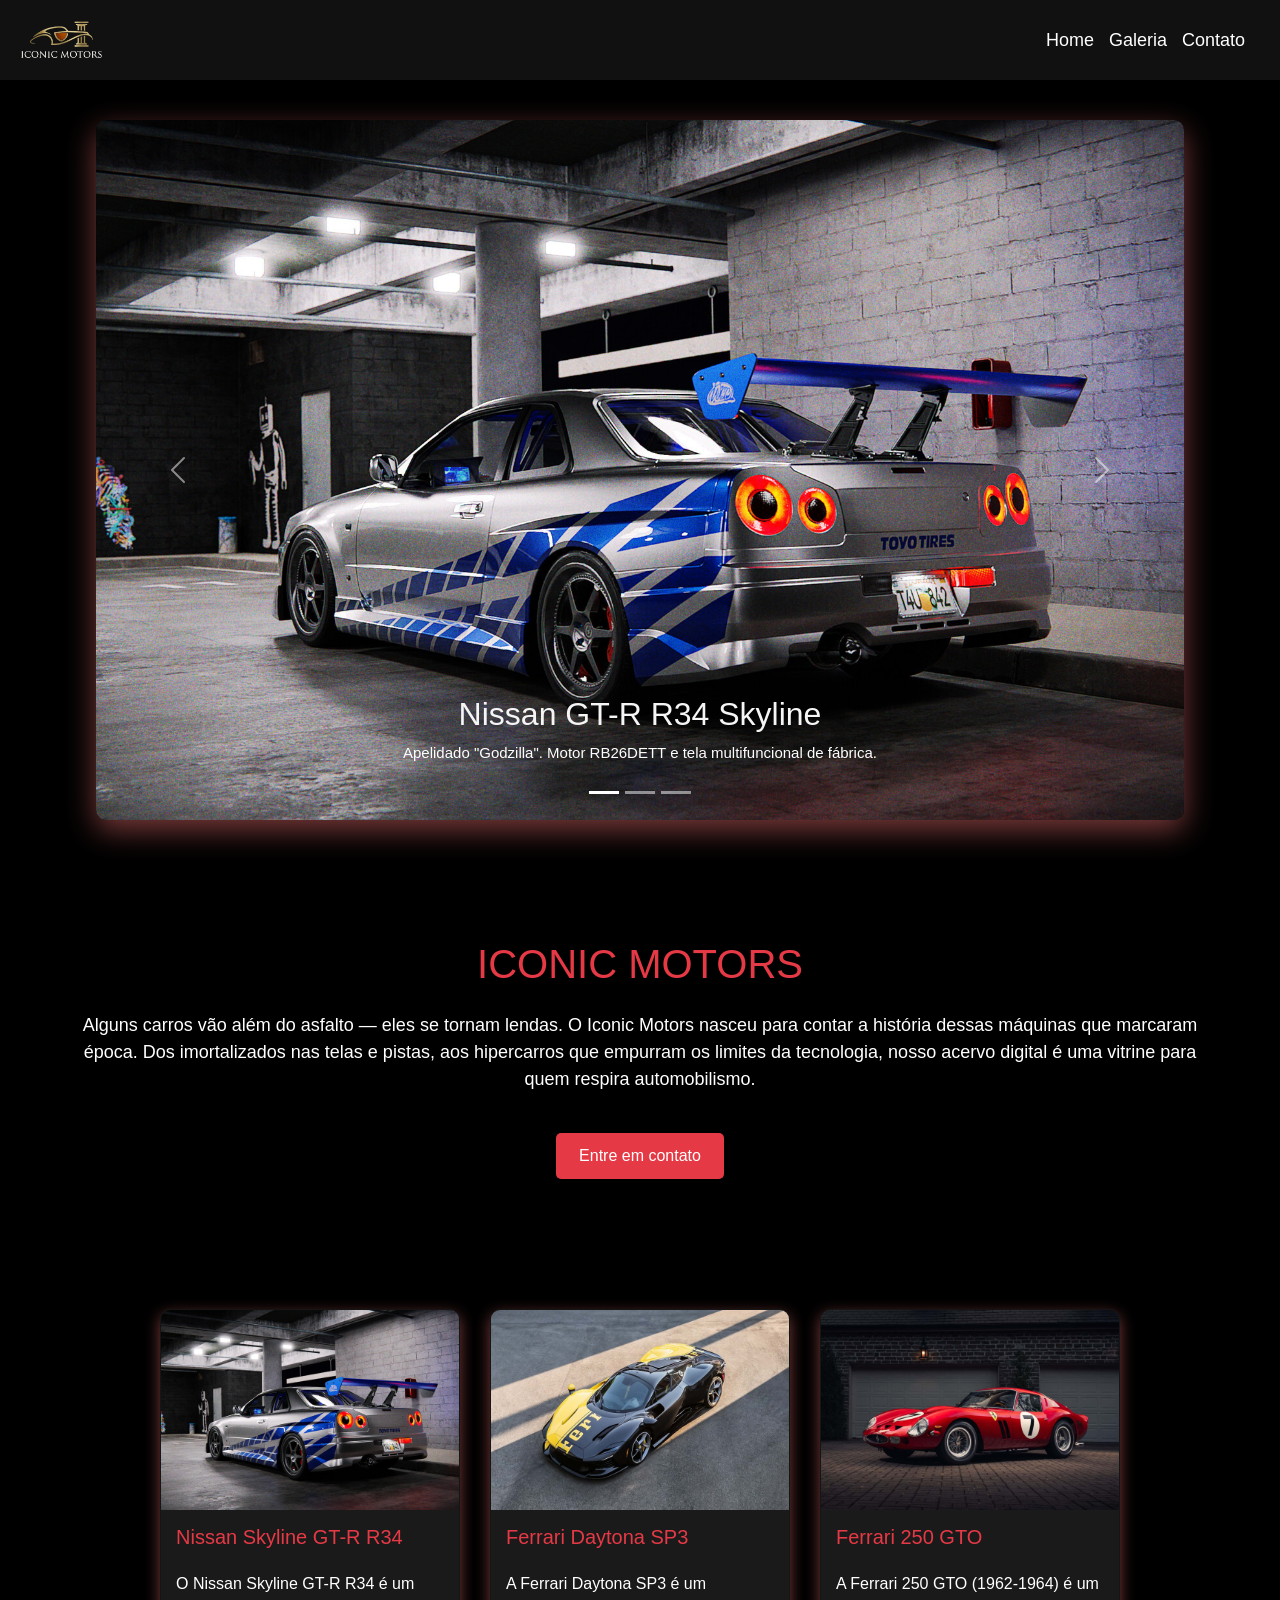
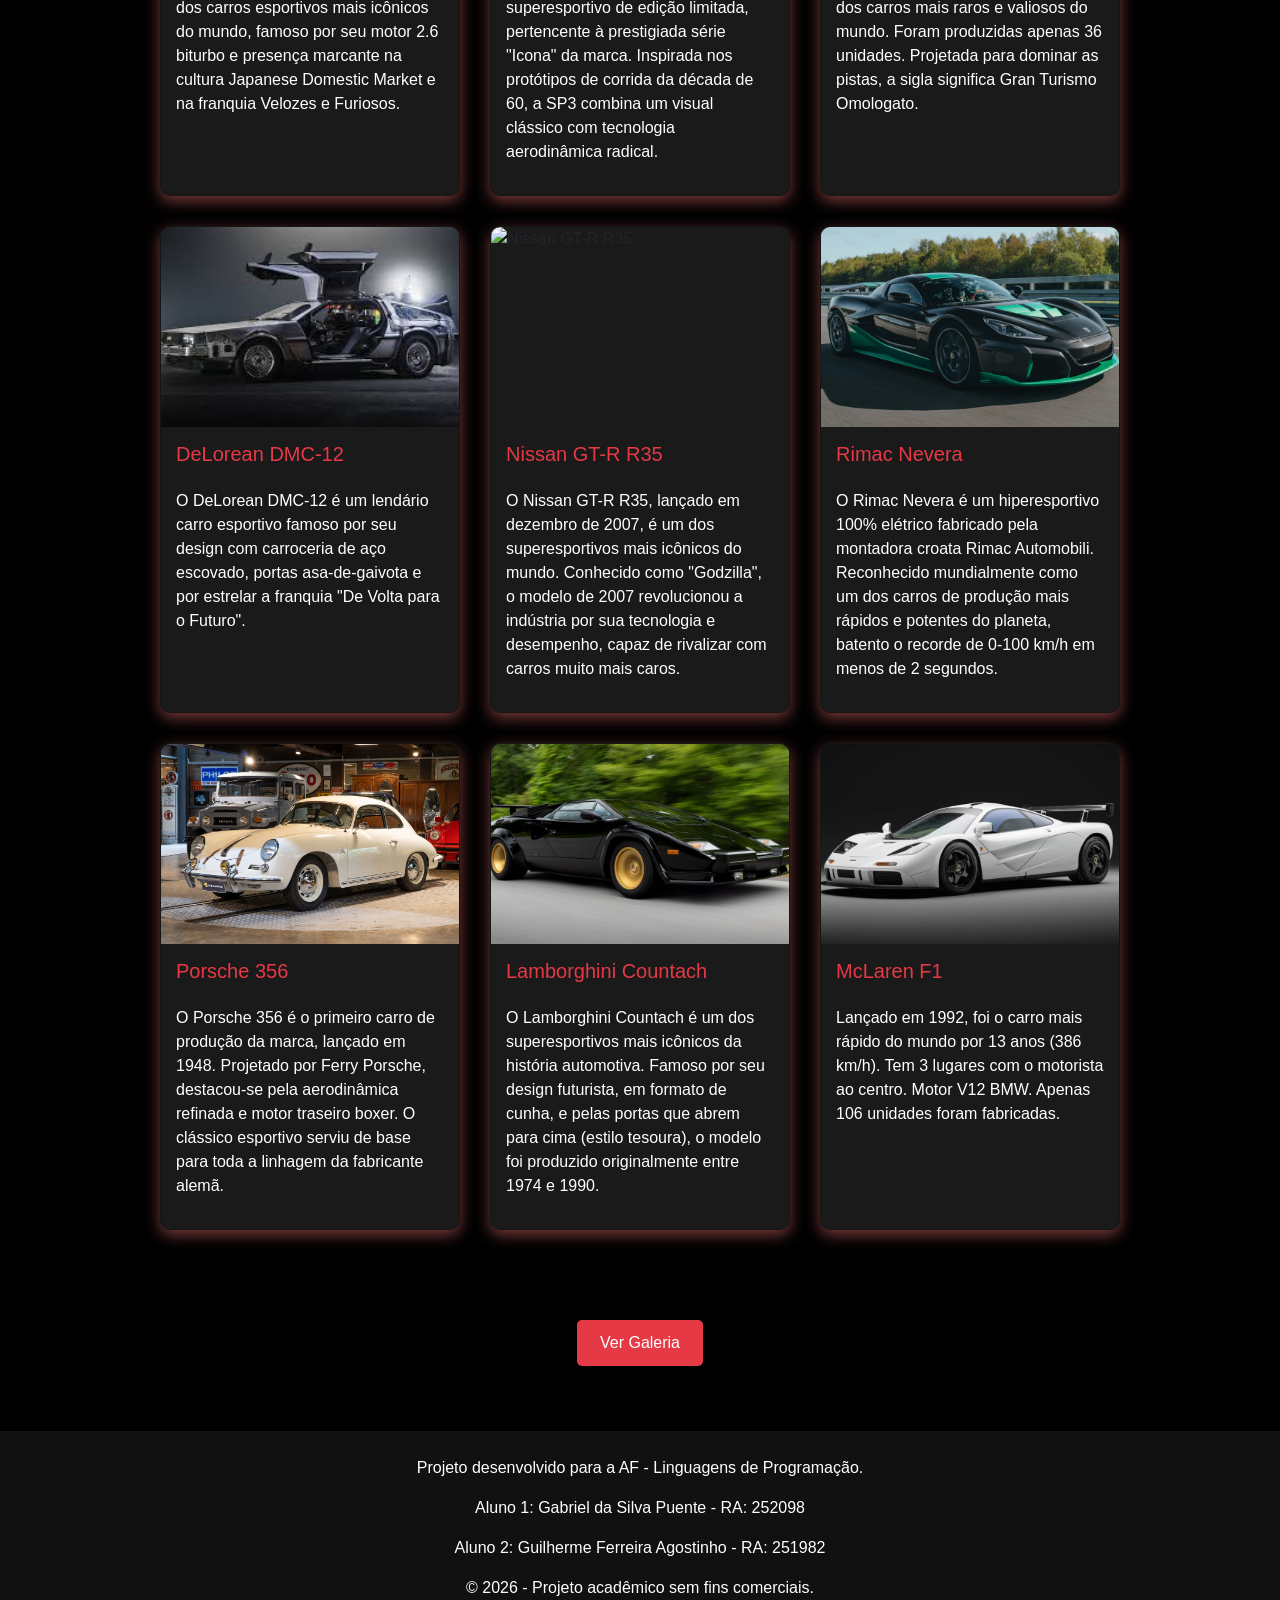
==== commit db0cfbcd: "ajustes finais e README" ====
--- a/Iconic Motors/index.html
+++ b/Iconic Motors/index.html
@@ -194,7 +194,7 @@
     <footer class="footer">
         <p>Projeto desenvolvido para a AF - Linguagens de Programação.</p>
         <p>Aluno 1: Gabriel da Silva Puente - RA: 252098</p>
-        <p>Aluno 2: Nome completo - RA: XXXXX</p>
+        <p>Aluno 2: Guilherme Ferreira Agostinho - RA: 251982</p>
         <p>&copy; 2026 - Projeto acadêmico sem fins comerciais.</p>
     </footer>
 
--- a/Iconic Motors/css/style.css
+++ b/Iconic Motors/css/style.css
@@ -233,7 +233,7 @@
     transition: transform 0.5s ease;
 }
 
-.card:hover .card img {
+.card:hover img {
     transform: scale(1.05);
 }
 
